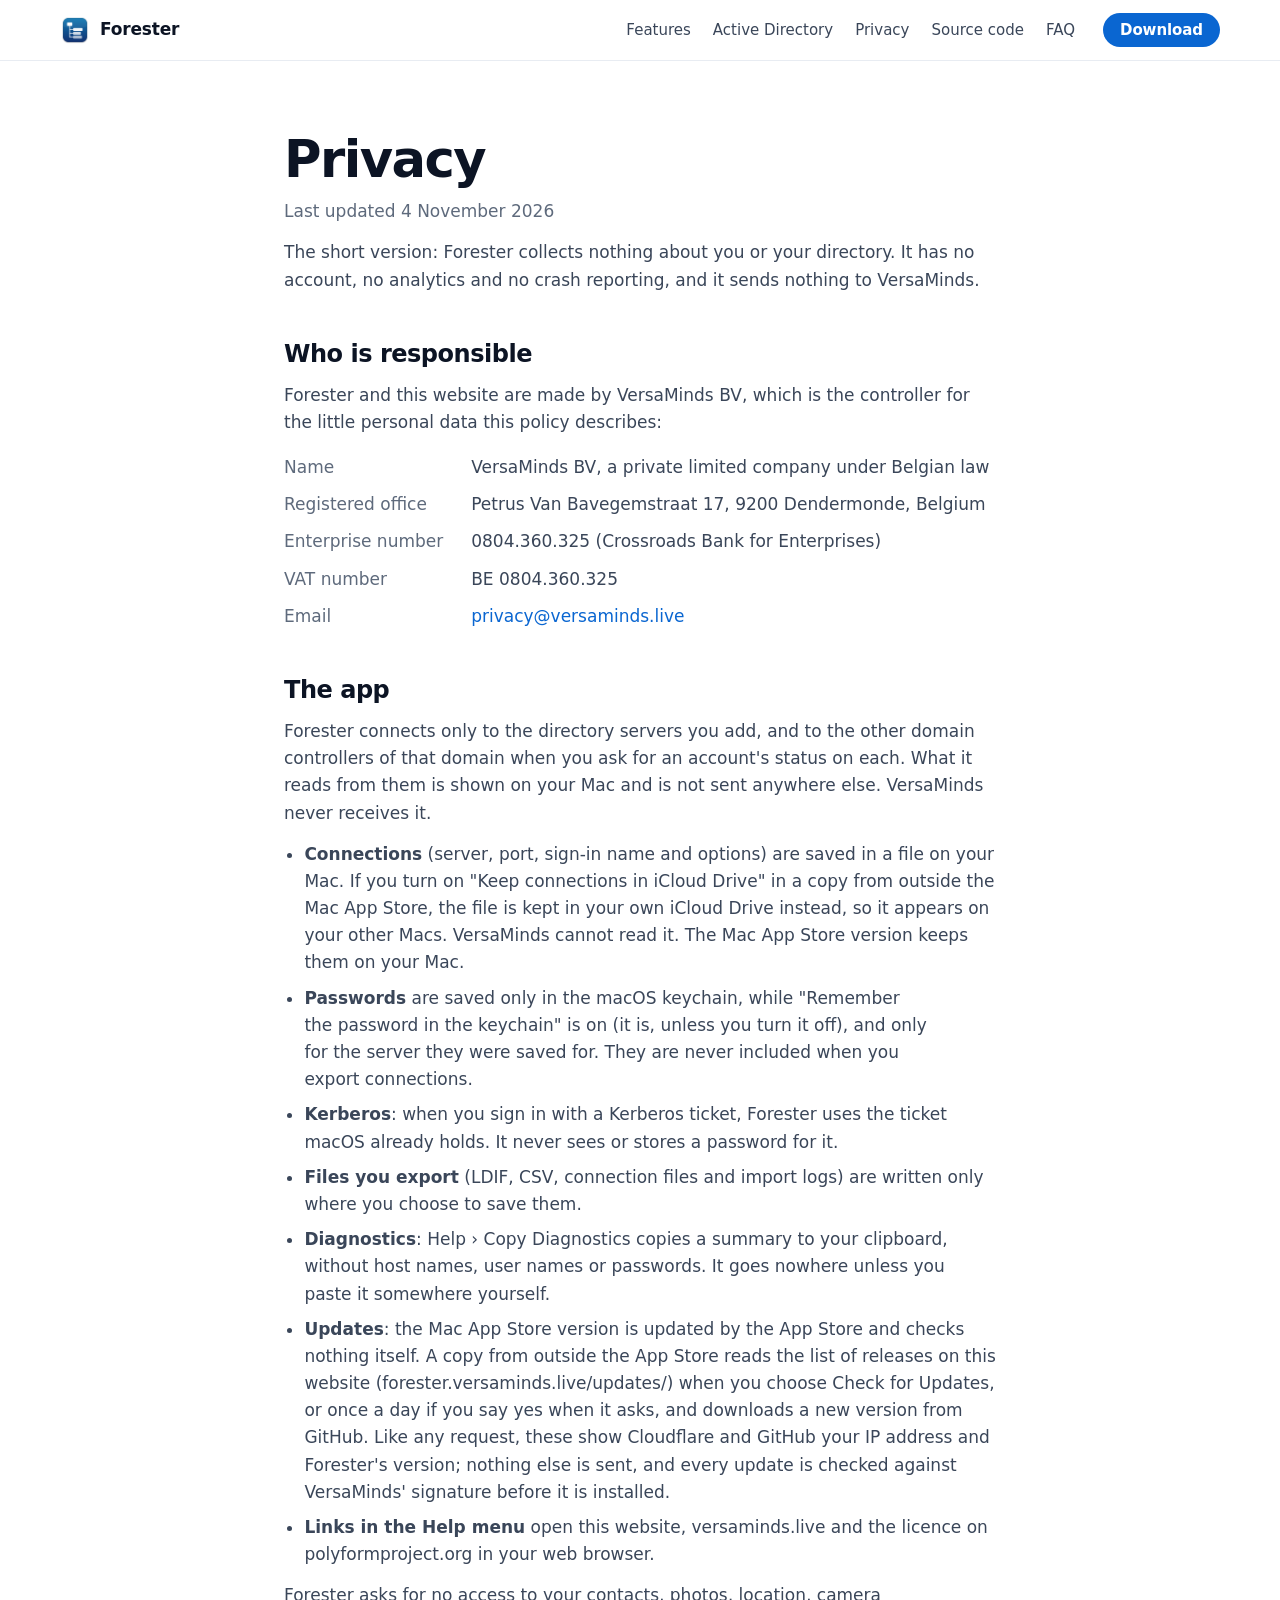
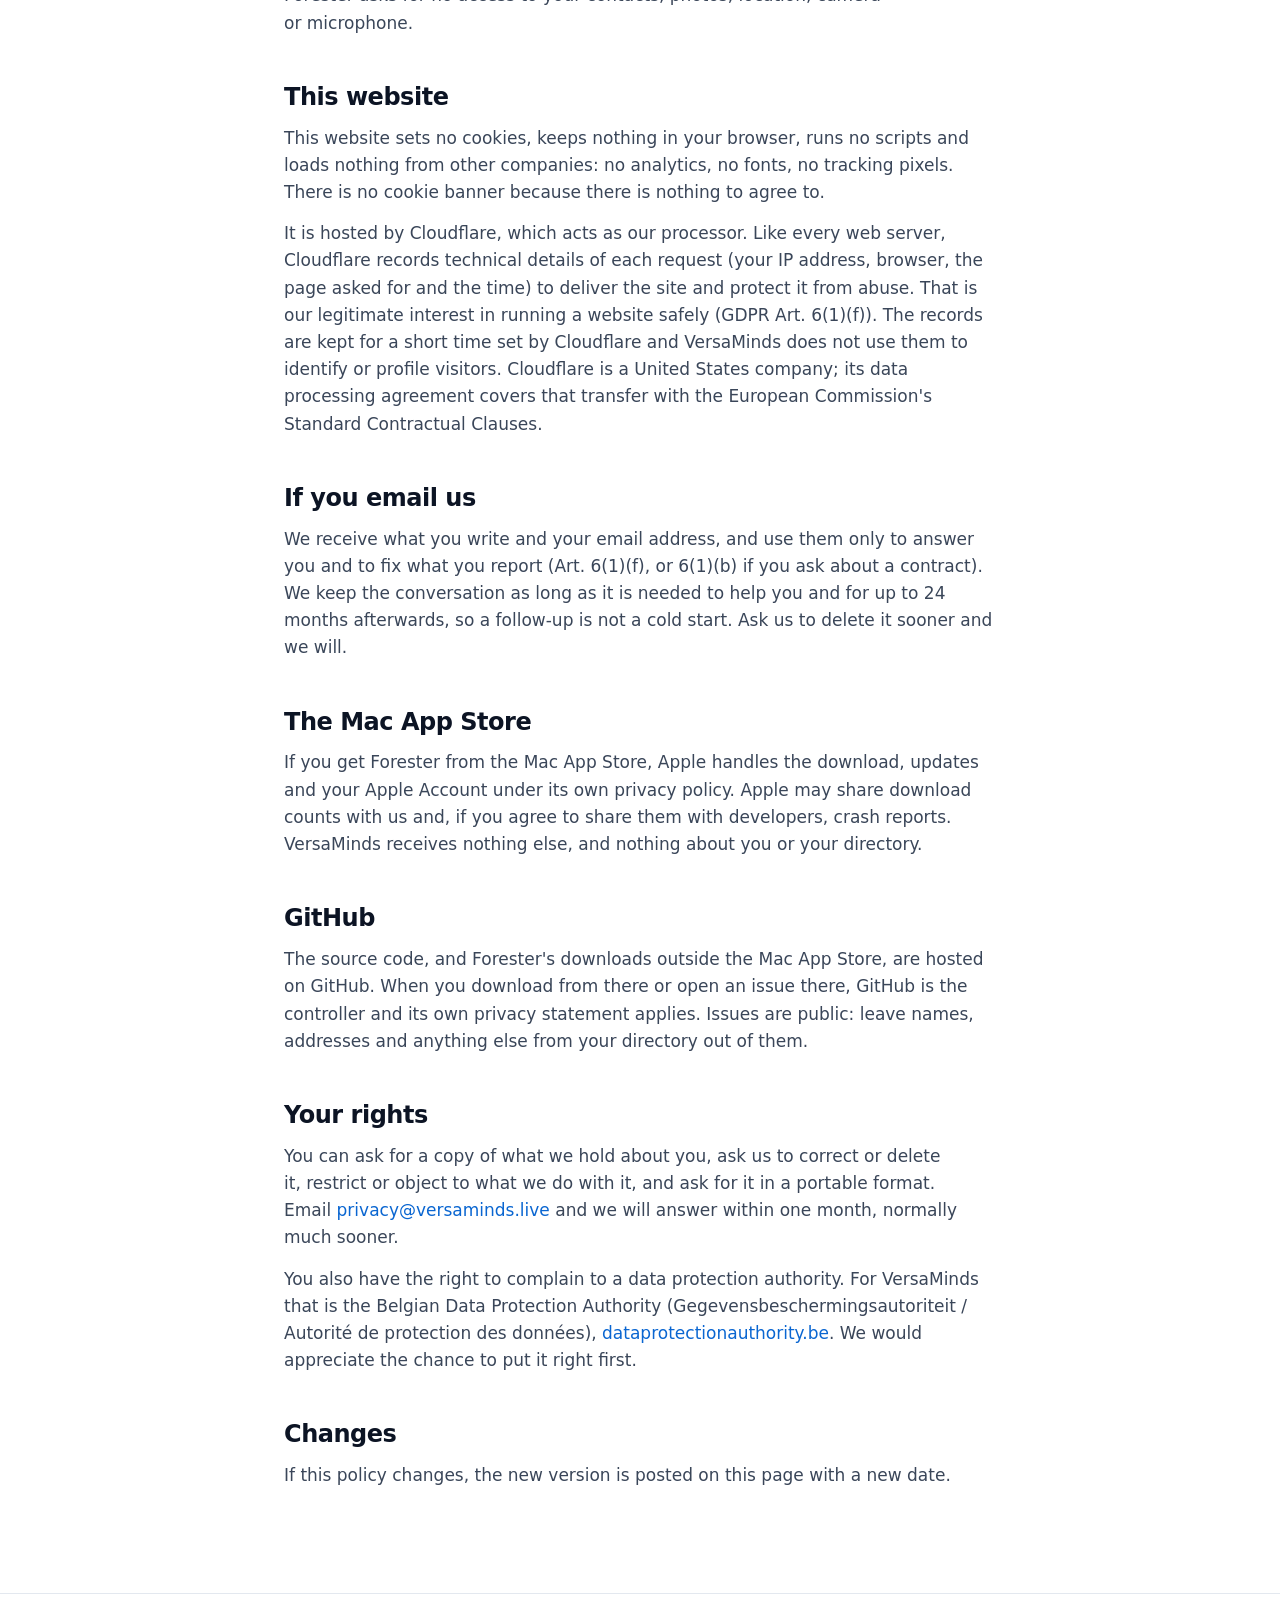
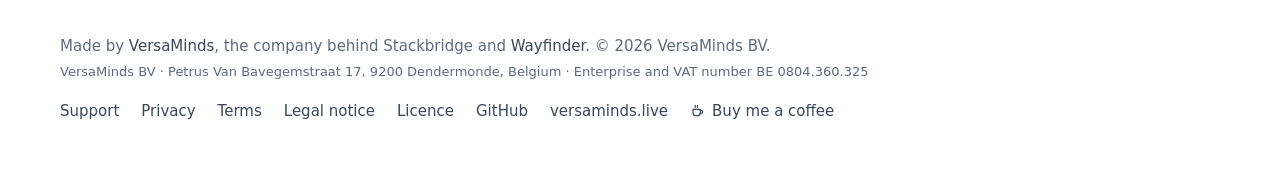
==== site/privacy.html @ a8654fff "Forester 1.0.0 An LDAP and Active Directory browser for the Mac, by VersaMinds.  Co-Authored-By: Cla" ====
<!doctype html>
<!-- SPDX-License-Identifier: LicenseRef-PolyForm-Shield-1.0.0 · Copyright © 2026 VersaMinds -->
<html lang="en">
<head>
<meta charset="utf-8">
<meta name="viewport" content="width=device-width, initial-scale=1">
<title>Privacy · Forester</title>
<meta name="description" content="Forester collects no data. What the app and this website store, where, and your rights.">
<meta name="theme-color" content="#ffffff" media="(prefers-color-scheme: light)">
<meta name="theme-color" content="#0a0e15" media="(prefers-color-scheme: dark)">
<link rel="canonical" href="https://forester.versaminds.live/privacy.html">
<link rel="icon" type="image/png" sizes="64x64" href="img/favicon-64.png">
<link rel="apple-touch-icon" href="img/apple-touch-icon.png">
<link rel="stylesheet" href="styles.css">
</head>
<body>
<a class="skip" href="#main">Skip to content</a>

<svg class="sprite" aria-hidden="true" focusable="false">
  <defs>
    <symbol id="i-coffee" viewBox="0 0 24 24"><g fill="none" stroke="currentColor" stroke-width="1.8" stroke-linecap="round" stroke-linejoin="round"><path d="M4.5 9.5h11v5a4.5 4.5 0 01-4.5 4.5h-2a4.5 4.5 0 01-4.5-4.5v-5z"/><path d="M15.5 11h1.25a2.25 2.25 0 010 4.5H15.5"/><path d="M8 3.5c-.7.9-.7 2 0 3M11.5 3.5c-.7.9-.7 2 0 3"/></g></symbol>
  </defs>
</svg>

<header class="site-header">
  <div class="wrap">
    <a class="brand" href="index.html"><img src="img/icon-64.png" alt="" width="30" height="30">Forester</a>
    <nav class="nav" aria-label="Sections">
      <a href="index.html#features">Features</a>
      <a href="index.html#active-directory">Active Directory</a>
      <a href="index.html#privacy">Privacy</a>
      <a href="index.html#source-code">Source code</a>
      <a href="index.html#faq">FAQ</a>
    </nav>
    <a class="btn btn-primary" href="/app-store">Download</a>
  </div>
</header>

<main id="main" class="page">
  <h1>Privacy</h1>
  <p class="updated">Last updated 4 November 2026</p>

  <p>The short version: Forester collects nothing about you or your directory. It has no account, no analytics and no crash reporting, and it sends nothing to VersaMinds.</p>

  <h2>Who is responsible</h2>
  <p>Forester and this website are made by VersaMinds BV, which is the controller for the little personal data this policy describes:</p>
  <dl>
    <dt>Name</dt><dd>VersaMinds BV, a private limited company under Belgian law</dd>
    <dt>Registered office</dt><dd>Petrus Van Bavegemstraat 17, 9200 Dendermonde, Belgium</dd>
    <dt>Enterprise number</dt><dd>0804.360.325 (Crossroads Bank for Enterprises)</dd>
    <dt>VAT number</dt><dd>BE 0804.360.325</dd>
    <dt>Email</dt><dd><a href="mailto:privacy@versaminds.live">privacy@versaminds.live</a></dd>
  </dl>

  <h2>The app</h2>
  <p>Forester connects only to the directory servers you add, and to the other domain controllers of that domain when you ask for an account's status on each. What it reads from them is shown on your Mac and is not sent anywhere else. VersaMinds never receives it.</p>
  <ul>
    <li><strong>Connections</strong> (server, port, sign-in name and options) are saved in a file on your Mac. If you turn on "Keep connections in iCloud Drive" in a copy from outside the Mac App Store, the file is kept in your own iCloud Drive instead, so it appears on your other Macs. VersaMinds cannot read it. The Mac App Store version keeps them on your Mac.</li>
    <li><strong>Passwords</strong> are saved only in the macOS keychain, while "Remember the password in the keychain" is on (it is, unless you turn it off), and only for the server they were saved for. They are never included when you export connections.</li>
    <li><strong>Kerberos</strong>: when you sign in with a Kerberos ticket, Forester uses the ticket macOS already holds. It never sees or stores a password for it.</li>
    <li><strong>Files you export</strong> (LDIF, CSV, connection files and import logs) are written only where you choose to save them.</li>
    <li><strong>Diagnostics</strong>: Help › Copy Diagnostics copies a summary to your clipboard, without host names, user names or passwords. It goes nowhere unless you paste it somewhere yourself.</li>
    <li><strong>Updates</strong>: the Mac App Store version is updated by the App Store and checks nothing itself. A copy from outside the App Store reads the list of releases on this website (forester.versaminds.live/updates/) when you choose Check for Updates, or once a day if you say yes when it asks, and downloads a new version from GitHub. Like any request, these show Cloudflare and GitHub your IP address and Forester's version; nothing else is sent, and every update is checked against VersaMinds' signature before it is installed.</li>
    <li><strong>Links in the Help menu</strong> open this website, versaminds.live and the licence on polyformproject.org in your web browser.</li>
  </ul>
  <p>Forester asks for no access to your contacts, photos, location, camera or microphone.</p>

  <h2>This website</h2>
  <p>This website sets no cookies, keeps nothing in your browser, runs no scripts and loads nothing from other companies: no analytics, no fonts, no tracking pixels. There is no cookie banner because there is nothing to agree to.</p>
  <p>It is hosted by Cloudflare, which acts as our processor. Like every web server, Cloudflare records technical details of each request (your IP address, browser, the page asked for and the time) to deliver the site and protect it from abuse. That is our legitimate interest in running a website safely (GDPR Art. 6(1)(f)). The records are kept for a short time set by Cloudflare and VersaMinds does not use them to identify or profile visitors. Cloudflare is a United States company; its data processing agreement covers that transfer with the European Commission's Standard Contractual Clauses.</p>

  <h2>If you email us</h2>
  <p>We receive what you write and your email address, and use them only to answer you and to fix what you report (Art. 6(1)(f), or 6(1)(b) if you ask about a contract). We keep the conversation as long as it is needed to help you and for up to 24 months afterwards, so a follow-up is not a cold start. Ask us to delete it sooner and we will.</p>

  <h2>The Mac App Store</h2>
  <p>If you get Forester from the Mac App Store, Apple handles the download, updates and your Apple Account under its own privacy policy. Apple may share download counts with us and, if you agree to share them with developers, crash reports. VersaMinds receives nothing else, and nothing about you or your directory.</p>

  <h2>GitHub</h2>
  <p>The source code, and Forester's downloads outside the Mac App Store, are hosted on GitHub. When you download from there or open an issue there, GitHub is the controller and its own privacy statement applies. Issues are public: leave names, addresses and anything else from your directory out of them.</p>

  <h2>Your rights</h2>
  <p>You can ask for a copy of what we hold about you, ask us to correct or delete it, restrict or object to what we do with it, and ask for it in a portable format. Email <a href="mailto:privacy@versaminds.live">privacy@versaminds.live</a> and we will answer within one month, normally much sooner.</p>
  <p>You also have the right to complain to a data protection authority. For VersaMinds that is the Belgian Data Protection Authority (Gegevensbeschermingsautoriteit / Autorité de protection des données), <a href="https://www.dataprotectionauthority.be">dataprotectionauthority.be</a>. We would appreciate the chance to put it right first.</p>

  <h2>Changes</h2>
  <p>If this policy changes, the new version is posted on this page with a new date.</p>
</main>

<footer class="site-footer">
  <div class="wrap">
    <div class="maker"><p>Made by <a href="https://www.versaminds.live">VersaMinds</a>, the company behind Stackbridge and <a href="https://wayfinder.versaminds.live">Wayfinder</a>. © 2026 VersaMinds BV.</p>
      <p class="legal">VersaMinds BV · Petrus Van Bavegemstraat 17, 9200 Dendermonde, Belgium · Enterprise and VAT number BE 0804.360.325</p></div>
    <nav aria-label="Footer">
      <a href="support.html">Support</a>
      <a href="privacy.html">Privacy</a>
      <a href="terms.html">Terms</a>
      <a href="legal.html">Legal notice</a>
      <a href="https://polyformproject.org/licenses/shield/1.0.0">Licence</a>
      <a href="https://github.com/versaminds/forester">GitHub</a>
      <a href="https://www.versaminds.live">versaminds.live</a>
      <a class="coffee-link" href="https://buymeacoffee.com/lennertmertens"><svg aria-hidden="true"><use href="#i-coffee"/></svg>Buy me a coffee</a>
    </nav>
  </div>
</footer>
</body>
</html>
---- site/styles.css ----
/* SPDX-License-Identifier: LicenseRef-PolyForm-Shield-1.0.0
   Copyright © 2026 VersaMinds
   forester.versaminds.live. No scripts, no web fonts, no third parties. */

:root {
  color-scheme: light dark;
  --bg: #ffffff;
  --bg-soft: #f5f7fa;
  --bg-tint: #edf4fc;
  --ink: #0c1424;
  --ink-2: #3a4659;
  --muted: #5e6a7c;
  --line: #e3e8ef;
  --card: #ffffff;
  --accent: #0a66d1;
  --accent-hover: #0856b2;
  --accent-ink: #ffffff;
  --accent-soft: #e4effc;
  --brand-1: #12336f;
  --brand-2: #0f78b3;
  --amber: #9a5a00;
  --amber-soft: #fff1d6;
  --green: #18794e;
  --green-soft: #ddf3e6;
  --shot-edge: rgba(12, 20, 36, 0.1);
  --shadow: 0 1px 2px rgba(12, 20, 36, 0.05), 0 18px 48px -18px rgba(12, 20, 36, 0.28);
  --shadow-lg: 0 2px 4px rgba(12, 20, 36, 0.05), 0 40px 90px -30px rgba(18, 51, 111, 0.45);
  --radius: 14px;
  --max: 1160px;
  --gutter: 24px;
}

@media (prefers-color-scheme: dark) {
  :root {
    --bg: #0a0e15;
    --bg-soft: #0f141c;
    --bg-tint: #0d1725;
    --ink: #eef2f8;
    --ink-2: #c3ccd9;
    --muted: #8f9aab;
    --line: #1d2633;
    --card: #111821;
    --accent: #3d9bff;
    --accent-hover: #66b1ff;
    --accent-ink: #03101f;
    --accent-soft: #10243d;
    --amber: #f2b54b;
    --amber-soft: #2c2210;
    --green: #4cc38a;
    --green-soft: #10291d;
    --shot-edge: rgba(255, 255, 255, 0.1);
    --shadow: 0 1px 2px rgba(0, 0, 0, 0.4), 0 20px 50px -18px rgba(0, 0, 0, 0.75);
    --shadow-lg: 0 2px 4px rgba(0, 0, 0, 0.4), 0 40px 100px -30px rgba(0, 0, 0, 0.9);
  }
}

*, *::before, *::after { box-sizing: border-box; }

html { -webkit-text-size-adjust: 100%; scroll-behavior: smooth; scroll-padding-top: 72px; }

body {
  margin: 0;
  background: var(--bg);
  color: var(--ink);
  font: 400 1.0625rem/1.6 -apple-system, BlinkMacSystemFont, "SF Pro Text", system-ui, "Segoe UI", Roboto, "Helvetica Neue", Arial, sans-serif;
  -webkit-font-smoothing: antialiased;
  text-rendering: optimizeLegibility;
  overflow-wrap: break-word;
}

img { display: block; max-width: 100%; height: auto; }
a { color: var(--accent); text-decoration: none; }
a:hover { color: var(--accent-hover); text-decoration: underline; text-underline-offset: 3px; }
:focus-visible { outline: 3px solid var(--accent); outline-offset: 3px; border-radius: 6px; }

h1, h2, h3 { margin: 0; color: var(--ink); text-wrap: balance; font-family: -apple-system, BlinkMacSystemFont, "SF Pro Display", system-ui, "Segoe UI", Roboto, sans-serif; }
h1 { font-size: clamp(2.4rem, 1.4rem + 4.4vw, 4.6rem); line-height: 1.04; letter-spacing: -0.03em; font-weight: 700; }
h2 { font-size: clamp(1.9rem, 1.3rem + 2.2vw, 3rem); line-height: 1.08; letter-spacing: -0.03em; font-weight: 700; }
h3 { font-size: 1.1875rem; line-height: 1.3; letter-spacing: -0.012em; font-weight: 650; }
p, li, figcaption { text-wrap: pretty; }
p { margin: 0; }

.wrap { width: 100%; max-width: calc(var(--max) + 2 * var(--gutter)); margin: 0 auto; padding: 0 var(--gutter); }

.sprite { position: absolute; width: 0; height: 0; overflow: hidden; }
.skip { position: absolute; left: -999px; top: 8px; padding: 8px 14px; background: var(--card); border-radius: 8px; z-index: 100; }
.skip:focus { left: 8px; }

/* Header */
.site-header {
  position: sticky; top: 0; z-index: 50;
  background: color-mix(in srgb, var(--bg) 78%, transparent);
  -webkit-backdrop-filter: saturate(180%) blur(20px);
  backdrop-filter: saturate(180%) blur(20px);
  border-bottom: 1px solid color-mix(in srgb, var(--line) 80%, transparent);
}
.site-header .wrap { display: flex; align-items: center; gap: 28px; height: 60px; }
.brand { display: flex; align-items: center; gap: 10px; color: var(--ink); font-weight: 650; font-size: 1.0625rem; letter-spacing: -0.01em; }
.brand:hover { color: var(--ink); text-decoration: none; }
.brand img { width: 30px; height: 30px; }
.nav { display: flex; gap: 22px; margin-left: auto; font-size: 0.9375rem; }
.nav a { color: var(--ink-2); }
.nav a:hover { color: var(--ink); text-decoration: none; }
.site-header .btn { padding: 7px 16px; font-size: 0.9375rem; }

@media (max-width: 860px) {
  .nav { display: none; }
  .site-header .btn { margin-left: auto; }
}
@media (prefers-reduced-transparency: reduce) {
  .site-header { background: var(--bg); -webkit-backdrop-filter: none; backdrop-filter: none; }
}

/* Buttons */
.btn {
  display: inline-flex; align-items: center; justify-content: center; gap: 8px;
  padding: 12px 22px; border-radius: 999px; border: 1px solid transparent;
  font: inherit; font-weight: 600; font-size: 1rem; line-height: 1.2; letter-spacing: -0.005em;
  cursor: pointer; transition: background-color 120ms ease, transform 100ms ease, border-color 120ms ease;
}
.btn:hover { text-decoration: none; }
.btn:active { transform: scale(0.97); }
.btn svg { width: 18px; height: 18px; flex: none; }
.btn-primary { background: var(--accent); color: var(--accent-ink); }
.btn-primary:hover { background: var(--accent-hover); color: var(--accent-ink); }
.btn-secondary { background: transparent; color: var(--ink); border-color: var(--line); }
.btn-secondary:hover { color: var(--ink); border-color: color-mix(in srgb, var(--ink) 30%, var(--line)); background: var(--bg-soft); }
.actions { display: flex; flex-wrap: wrap; gap: 12px; }

/* Hero */
.hero { position: relative; padding: 72px 0 0; text-align: center; overflow: hidden; }
.hero::before {
  content: ""; position: absolute; inset: 0 0 auto 0; height: 1200px; z-index: -1; pointer-events: none;
  background:
    radial-gradient(60% 45% at 50% 62%, color-mix(in srgb, var(--brand-2) 22%, transparent), transparent 70%),
    radial-gradient(40% 30% at 22% 70%, color-mix(in srgb, var(--brand-1) 16%, transparent), transparent 70%),
    radial-gradient(40% 30% at 80% 72%, color-mix(in srgb, #2bb3a8 13%, transparent), transparent 70%);
}
.hero-icon { width: 96px; height: 96px; margin: 0 auto 24px; filter: drop-shadow(0 10px 24px rgba(18, 51, 111, 0.3)); }
.hero h1 { max-width: 15em; margin: 0 auto; }
.nowrap { white-space: nowrap; }
.lede { max-width: 38em; margin: 22px auto 0; font-size: clamp(1.125rem, 1rem + 0.45vw, 1.3125rem); line-height: 1.55; color: var(--ink-2); }
.hero .actions { justify-content: center; margin-top: 32px; }
.meta { margin-top: 16px; font-size: 0.875rem; color: var(--muted); }
.shot.hero-shot { margin: 56px auto 0; max-width: 1160px; animation: rise 900ms cubic-bezier(0.2, 0.8, 0.2, 1) both 120ms; }

@keyframes rise { from { opacity: 0; transform: translateY(28px); } to { opacity: 1; transform: none; } }
@media (prefers-reduced-motion: reduce) {
  html { scroll-behavior: auto; }
  .hero-shot { animation: fade 300ms ease both; }
  .btn { transition: none; }
}
@keyframes fade { from { opacity: 0; } to { opacity: 1; } }

/* Screenshots: the app window, with the rounded corners and edge macOS gives it */
.shot { margin: 0; border-radius: 12px; overflow: hidden; box-shadow: 0 0 0 1px var(--shot-edge), var(--shadow-lg); background: var(--bg-soft); }
.shot.small { border-radius: 10px; box-shadow: 0 0 0 1px var(--shot-edge), var(--shadow); }
.shot img { width: 100%; }

/* Works with */
.works { padding: 56px 0 8px; text-align: center; }
.works p { font-size: 0.9375rem; color: var(--muted); }
.chips { display: flex; flex-wrap: wrap; justify-content: center; gap: 8px; margin-top: 14px; padding: 0; list-style: none; }
.chips li { padding: 6px 14px; border: 1px solid var(--line); border-radius: 999px; font-size: 0.9375rem; color: var(--ink-2); background: var(--card); }

/* Sections */
section { padding: 104px 0; }
section.soft { background: var(--bg-soft); border-block: 1px solid var(--line); }
.label { display: inline-block; margin-bottom: 14px; font-size: 0.9375rem; font-weight: 600; color: var(--accent); }
.section-head { max-width: 46em; }
.section-head.center { margin: 0 auto; text-align: center; }
.section-head p { margin-top: 18px; font-size: 1.1875rem; color: var(--ink-2); }

.split { display: grid; grid-template-columns: minmax(0, 5fr) minmax(0, 7fr); gap: 64px; align-items: center; }
.split.flip { grid-template-columns: minmax(0, 7fr) minmax(0, 5fr); }
.split.flip > .text { order: 2; }
@media (max-width: 900px) {
  .split, .split.flip { grid-template-columns: minmax(0, 1fr); gap: 40px; }
  .split.flip > .text { order: 0; }
}
.text p { margin-top: 18px; font-size: 1.125rem; color: var(--ink-2); }

.ticks { margin: 26px 0 0; padding: 0; list-style: none; display: grid; gap: 12px; }
.ticks li { position: relative; padding-left: 30px; color: var(--ink-2); }
.ticks li::before {
  content: ""; position: absolute; left: 0; top: 0.32em; width: 18px; height: 18px; border-radius: 50%;
  background: var(--accent-soft) url("data:image/svg+xml,%3Csvg xmlns='http://www.w3.org/2000/svg' viewBox='0 0 18 18'%3E%3Cpath d='M5 9.4l2.6 2.6L13 6.6' fill='none' stroke='%230a66d1' stroke-width='1.9' stroke-linecap='round' stroke-linejoin='round'/%3E%3C/svg%3E") center / 18px no-repeat;
}
@media (prefers-color-scheme: dark) {
  .ticks li::before { background-image: url("data:image/svg+xml,%3Csvg xmlns='http://www.w3.org/2000/svg' viewBox='0 0 18 18'%3E%3Cpath d='M5 9.4l2.6 2.6L13 6.6' fill='none' stroke='%233d9bff' stroke-width='1.9' stroke-linecap='round' stroke-linejoin='round'/%3E%3C/svg%3E"); }
}
.ticks strong { color: var(--ink); font-weight: 600; }

/* Feature cards */
.grid { display: grid; grid-template-columns: repeat(3, minmax(0, 1fr)); gap: 20px; margin-top: 56px; }
@media (max-width: 980px) { .grid { grid-template-columns: repeat(2, minmax(0, 1fr)); } }
@media (max-width: 640px) { .grid { grid-template-columns: minmax(0, 1fr); } }
.card { padding: 28px; border: 1px solid var(--line); border-radius: var(--radius); background: var(--card); }
.card p { margin-top: 10px; color: var(--ink-2); font-size: 1rem; }
.icon { display: grid; place-items: center; width: 44px; height: 44px; margin-bottom: 18px; border-radius: 11px; background: var(--accent-soft); color: var(--accent); }
.icon svg { width: 24px; height: 24px; }
.card.wide { grid-column: 1 / -1; display: grid; grid-template-columns: minmax(0, 1fr) minmax(0, 1.4fr); gap: 32px; align-items: center; }
@media (max-width: 760px) { .card.wide { grid-template-columns: minmax(0, 1fr); } }

/* Keyboard shortcuts */
.keys { display: grid; grid-template-columns: repeat(2, minmax(0, 1fr)); gap: 10px 24px; margin: 0; }
@media (max-width: 480px) { .keys { grid-template-columns: minmax(0, 1fr); } }
.keys div { display: flex; align-items: center; justify-content: space-between; gap: 12px; padding: 8px 0; border-bottom: 1px solid var(--line); }
.keys dt { color: var(--ink-2); font-size: 0.9375rem; }
.keys dd { margin: 0; display: flex; gap: 4px; }
kbd {
  display: inline-grid; place-items: center; min-width: 26px; height: 26px; padding: 0 7px;
  border: 1px solid var(--line); border-bottom-width: 2px; border-radius: 6px; background: var(--bg-soft);
  font: 500 0.875rem/1 -apple-system, BlinkMacSystemFont, system-ui, sans-serif; color: var(--ink);
}

.shot.wide-shot { margin-top: 56px; }
.ticks.columns { grid-template-columns: repeat(2, minmax(0, 1fr)); gap: 16px 48px; max-width: 980px; margin: 44px auto 0; }
@media (max-width: 760px) { .ticks.columns { grid-template-columns: minmax(0, 1fr); } }

/* Active Directory */
.badges { display: flex; flex-wrap: wrap; gap: 8px; margin-top: 26px; }
.badge { padding: 4px 11px; border-radius: 7px; font-size: 0.875rem; font-weight: 600; }
.badge.amber { background: var(--amber-soft); color: var(--amber); }
.badge.green { background: var(--green-soft); color: var(--green); }
.badge.blue { background: var(--accent-soft); color: var(--accent); }

/* Two sheets side by side */
.pair { display: grid; grid-template-columns: repeat(2, minmax(0, 1fr)); gap: 28px; margin-top: 56px; align-items: start; }
@media (max-width: 860px) { .pair { grid-template-columns: minmax(0, 1fr); } }
.pair figcaption { margin-top: 14px; font-size: 0.9375rem; color: var(--muted); text-align: center; }

/* Privacy */
.privacy-grid { display: grid; grid-template-columns: repeat(4, minmax(0, 1fr)); gap: 20px; margin-top: 56px; }
@media (max-width: 1000px) { .privacy-grid { grid-template-columns: repeat(2, minmax(0, 1fr)); } }
@media (max-width: 560px) { .privacy-grid { grid-template-columns: minmax(0, 1fr); } }

/* Source code */
.oss { display: grid; grid-template-columns: minmax(0, 1fr) auto; gap: 40px; align-items: center; padding: 48px; border: 1px solid var(--line); border-radius: 20px; background: var(--card); }
@media (max-width: 760px) { .oss { grid-template-columns: minmax(0, 1fr); padding: 32px 24px; } }
.oss p { margin-top: 14px; color: var(--ink-2); font-size: 1.0625rem; max-width: 40em; }
.code {
  margin-top: 22px; padding: 14px 16px; border-radius: 10px; background: var(--bg-soft); border: 1px solid var(--line);
  font: 0.875rem/1.6 ui-monospace, "SF Mono", Menlo, monospace; color: var(--ink-2); overflow-x: auto; white-space: pre;
}

/* Buy me a coffee: the service's own yellow, so it is recognised at a glance */
.btn-coffee { background: #ffdd00; color: #1b1b1b; }
.btn-coffee:hover { background: #f5d100; color: #1b1b1b; }
.oss-actions { flex-direction: column; align-items: stretch; }
@media (max-width: 760px) { .oss-actions { flex-direction: row; align-items: center; } }
.coffee-link { display: inline-flex; align-items: center; gap: 6px; }
.coffee-link svg { width: 16px; height: 16px; }

/* FAQ */
.faq { max-width: 820px; margin: 48px auto 0; border-top: 1px solid var(--line); }
.faq details { border-bottom: 1px solid var(--line); }
.faq summary {
  display: flex; align-items: center; justify-content: space-between; gap: 16px;
  padding: 20px 0; cursor: pointer; list-style: none; font-weight: 600; font-size: 1.0625rem;
}
.faq summary::-webkit-details-marker { display: none; }
.faq summary::after {
  content: ""; flex: none; width: 12px; height: 12px; margin-right: 4px;
  border-right: 2px solid var(--muted); border-bottom: 2px solid var(--muted);
  transform: translateY(-3px) rotate(45deg); transition: transform 160ms ease;
}
.faq details[open] summary::after { transform: translateY(3px) rotate(-135deg); }
.faq details p { padding: 0 0 22px; color: var(--ink-2); max-width: 44em; }

/* Closing band */
.closing { padding: 104px 0; }
.band {
  position: relative; overflow: hidden; padding: 72px 40px; border-radius: 24px; text-align: center; color: #fff;
  background: radial-gradient(70% 90% at 50% 0%, rgba(255, 255, 255, 0.14), transparent 60%), linear-gradient(160deg, var(--brand-1), var(--brand-2));
}
.band h2 { color: #fff; }
.band p { margin: 16px auto 0; max-width: 34em; font-size: 1.1875rem; color: rgba(255, 255, 255, 0.82); }
.band .actions { justify-content: center; margin-top: 30px; }
.section-head .actions { justify-content: center; margin-top: 24px; }
.band .btn-primary { background: #fff; color: var(--brand-1); }
.band .btn-primary:hover { background: #e9f1fb; color: var(--brand-1); }
.band .btn-secondary { color: #fff; border-color: rgba(255, 255, 255, 0.4); }
.band .btn-secondary:hover { background: rgba(255, 255, 255, 0.1); color: #fff; border-color: rgba(255, 255, 255, 0.7); }
.band img { width: 80px; height: 80px; margin: 0 auto 22px; }

/* Footer */
.site-footer { padding: 40px 0 56px; border-top: 1px solid var(--line); font-size: 0.9375rem; color: var(--muted); }
.site-footer .wrap { display: flex; flex-wrap: wrap; gap: 16px 32px; justify-content: space-between; align-items: center; }
.site-footer nav { display: flex; flex-wrap: wrap; gap: 8px 22px; }
.site-footer a { color: var(--ink-2); }
.site-footer .legal { margin-top: 4px; font-size: 0.8125rem; }

/* Plain pages (privacy) */
.page { max-width: 760px; margin: 0 auto; padding: 72px var(--gutter) 104px; }
.page h1 { font-size: clamp(2.2rem, 1.6rem + 2.4vw, 3.2rem); }
.page .updated { margin-top: 12px; color: var(--muted); }
.page h2 { margin-top: 48px; font-size: 1.5rem; letter-spacing: -0.02em; }
.page p, .page li { color: var(--ink-2); }
.page p { margin-top: 14px; }
.page ul { margin: 14px 0 0; padding-left: 1.2em; display: grid; gap: 8px; }

@media (max-width: 560px) {
  :root { --gutter: 16px; }
  section { padding: 72px 0; }
  .hero { padding-top: 48px; }
  .band { padding: 56px 22px; }
}

/* Legal pages: label and value side by side, stacked on a phone. */
.page dl { margin: 18px 0 0; display: grid; grid-template-columns: max-content 1fr; gap: 10px 28px; }
.page dt { color: var(--muted); }
.page dd { margin: 0; color: var(--ink-2); }
@media (max-width: 560px) {
  .page dl { grid-template-columns: 1fr; gap: 2px; }
  .page dd { margin-bottom: 10px; }
}
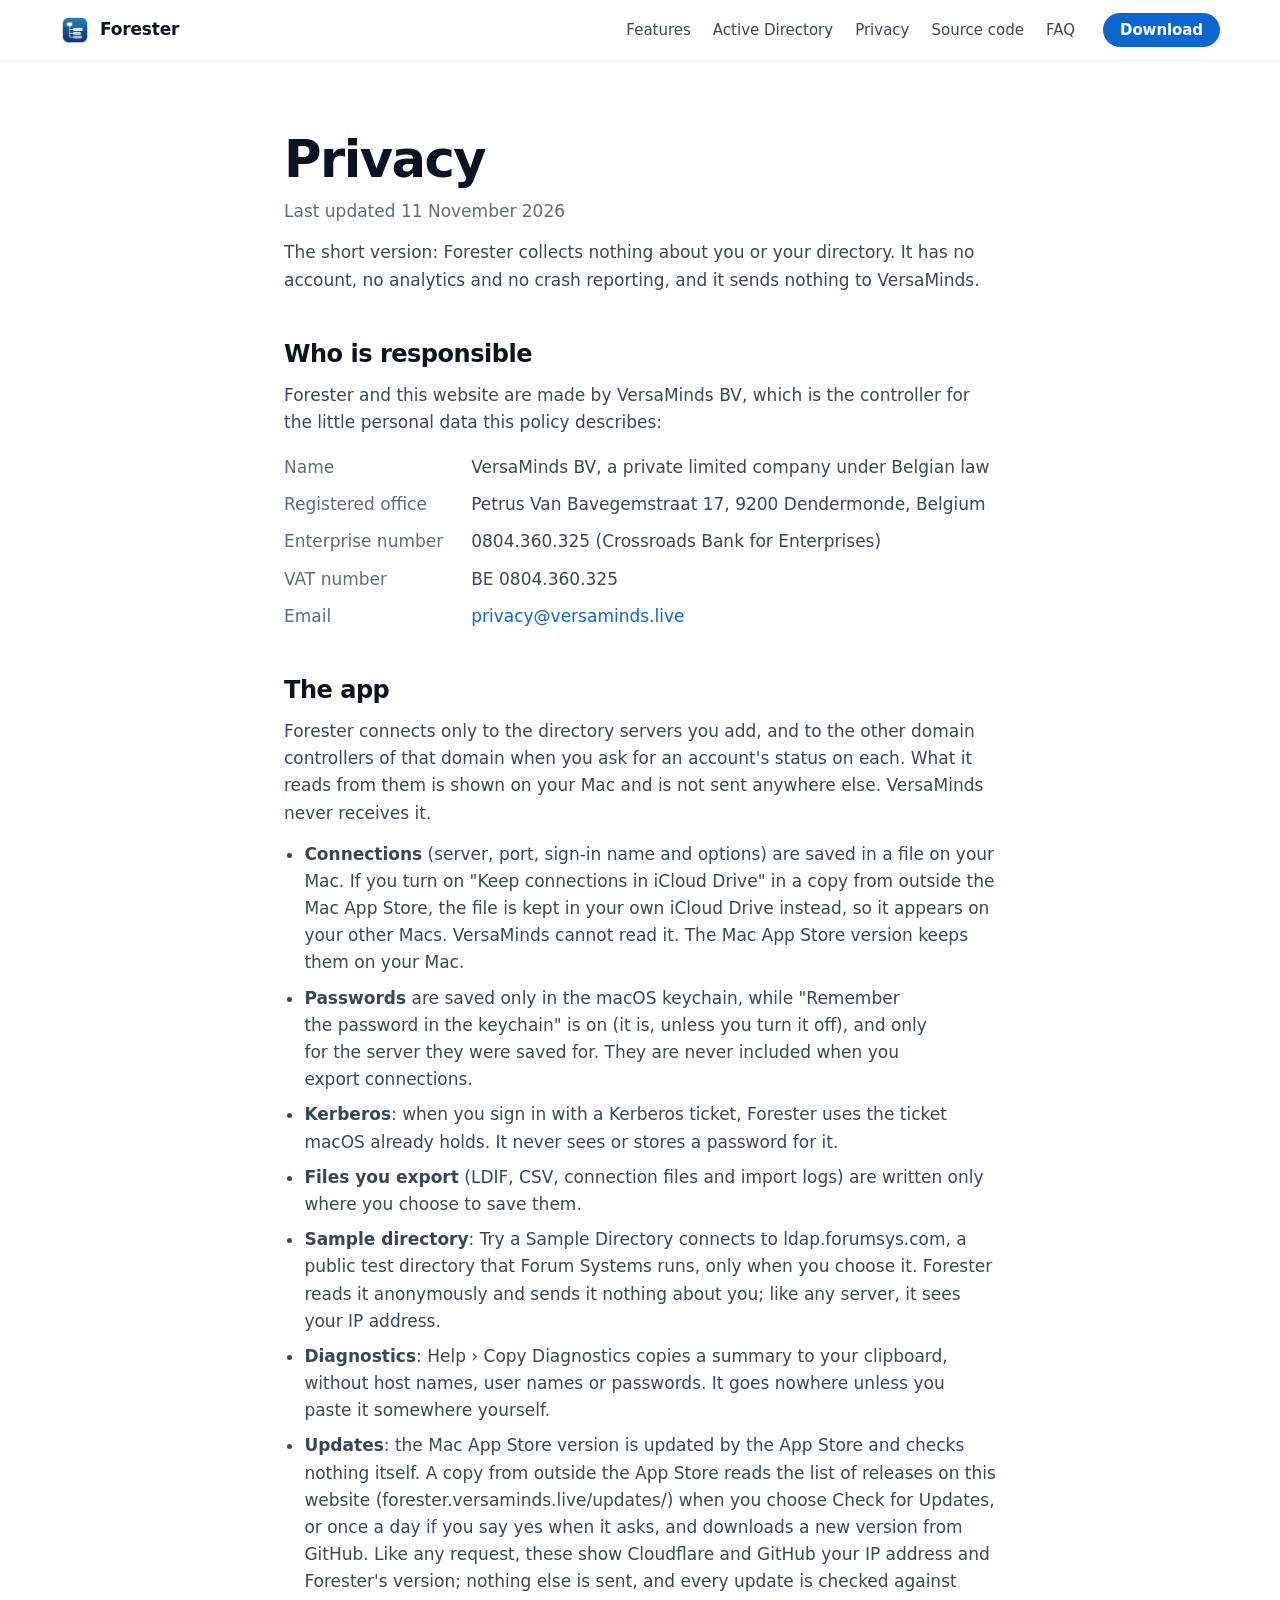
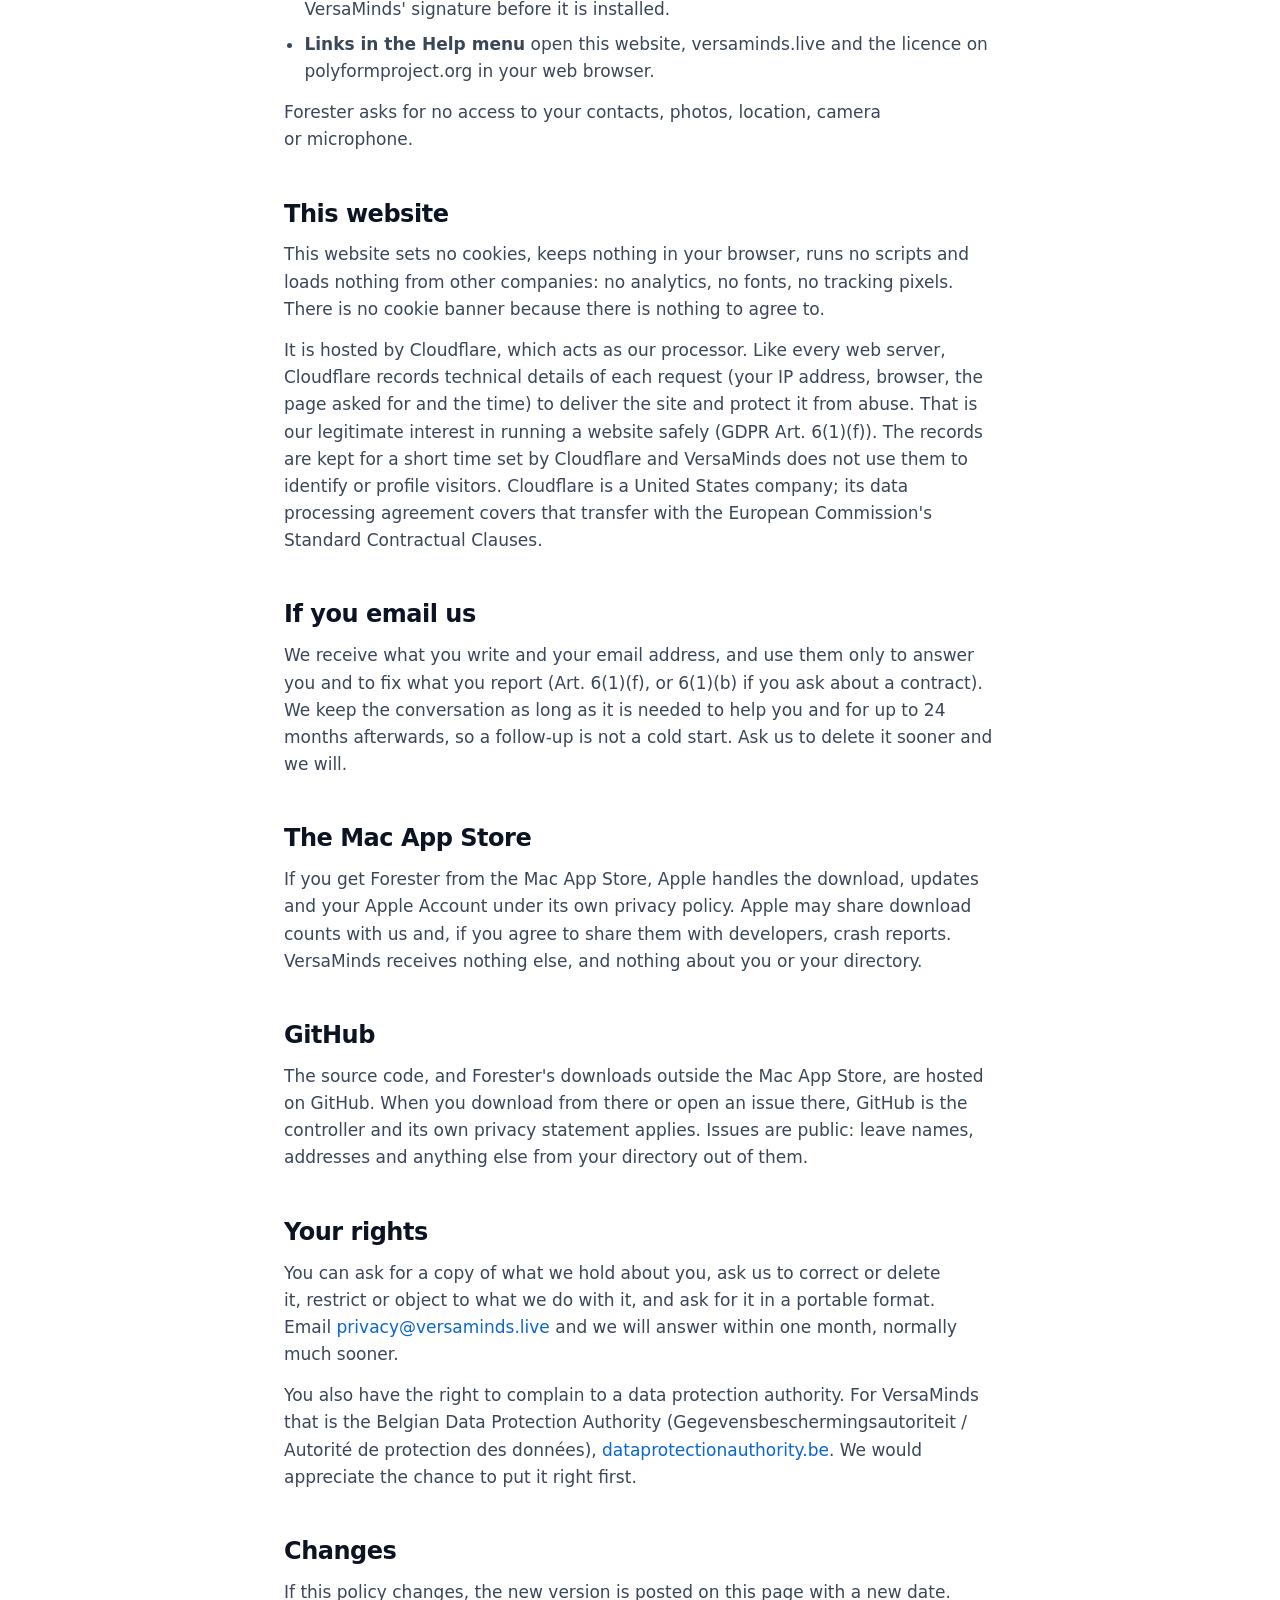
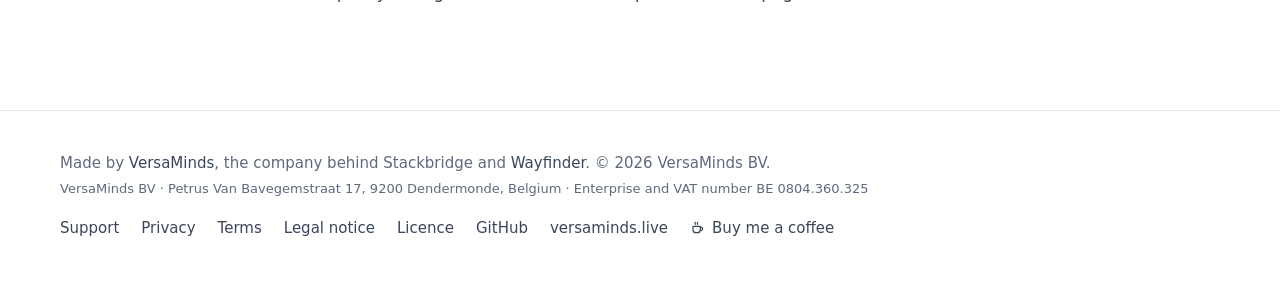
==== commit e308c56d: "Try a Sample Directory, and the tests pass on macOS 26 again An empty window offers Forum Systems' p" ====
--- a/site/privacy.html
+++ b/site/privacy.html
@@ -38,7 +38,7 @@
 
 <main id="main" class="page">
   <h1>Privacy</h1>
-  <p class="updated">Last updated 4 November 2026</p>
+  <p class="updated">Last updated 11 November 2026</p>
 
   <p>The short version: Forester collects nothing about you or your directory. It has no account, no analytics and no crash reporting, and it sends nothing to VersaMinds.</p>
 
@@ -59,6 +59,7 @@
     <li><strong>Passwords</strong> are saved only in the macOS keychain, while "Remember the password in the keychain" is on (it is, unless you turn it off), and only for the server they were saved for. They are never included when you export connections.</li>
     <li><strong>Kerberos</strong>: when you sign in with a Kerberos ticket, Forester uses the ticket macOS already holds. It never sees or stores a password for it.</li>
     <li><strong>Files you export</strong> (LDIF, CSV, connection files and import logs) are written only where you choose to save them.</li>
+    <li><strong>Sample directory</strong>: Try a Sample Directory connects to ldap.forumsys.com, a public test directory that Forum Systems runs, only when you choose it. Forester reads it anonymously and sends it nothing about you; like any server, it sees your IP address.</li>
     <li><strong>Diagnostics</strong>: Help › Copy Diagnostics copies a summary to your clipboard, without host names, user names or passwords. It goes nowhere unless you paste it somewhere yourself.</li>
     <li><strong>Updates</strong>: the Mac App Store version is updated by the App Store and checks nothing itself. A copy from outside the App Store reads the list of releases on this website (forester.versaminds.live/updates/) when you choose Check for Updates, or once a day if you say yes when it asks, and downloads a new version from GitHub. Like any request, these show Cloudflare and GitHub your IP address and Forester's version; nothing else is sent, and every update is checked against VersaMinds' signature before it is installed.</li>
     <li><strong>Links in the Help menu</strong> open this website, versaminds.live and the licence on polyformproject.org in your web browser.</li>
